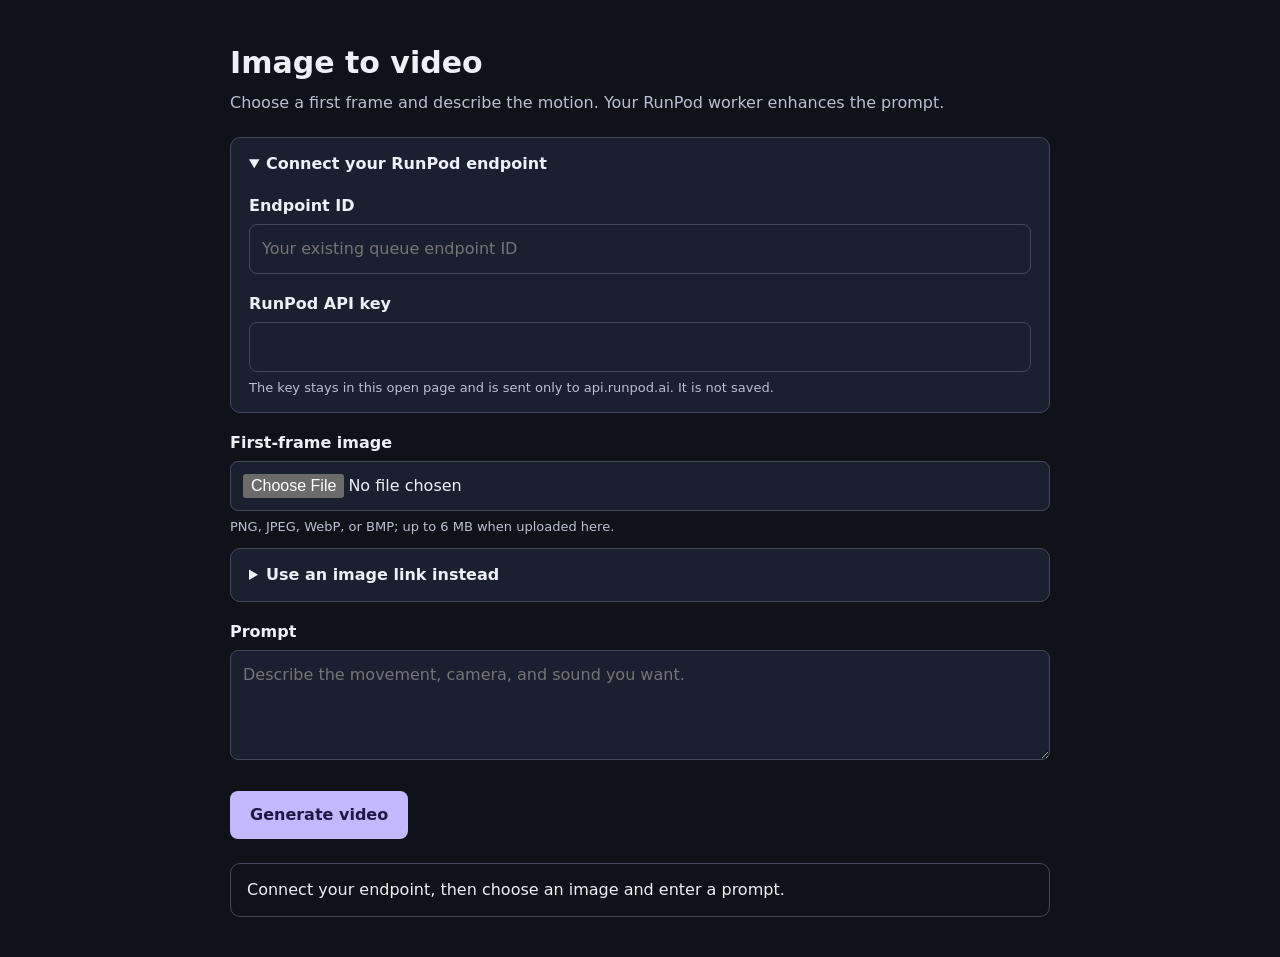
==== client/client.html @ 2d94f513 "Fix tracked RunPod setup, bounded video delivery, and image-prompt client" ====
<!doctype html>
<html lang="en">
<meta charset="utf-8">
<meta name="viewport" content="width=device-width,initial-scale=1">
<meta http-equiv="Content-Security-Policy" content="default-src 'none'; style-src 'unsafe-inline'; script-src 'unsafe-inline'; connect-src https://api.runpod.ai; img-src blob: data:; media-src blob: https:; base-uri 'none'; form-action 'none'">
<title>Image to video · RunPod</title>
<style>
:root{color-scheme:dark;font:16px/1.5 system-ui,sans-serif;background:#101219;color:#eef0f7}
*{box-sizing:border-box}body{max-width:860px;margin:40px auto;padding:0 20px}h1{font-size:30px;margin:0 0 6px}p{color:#b8c0d4;margin:6px 0 22px}
label{display:block;font-weight:600;margin:18px 0 6px}input,textarea,button{font:inherit}input,textarea{width:100%;padding:12px;border:1px solid #42495d;border-radius:8px;background:#1b2030;color:inherit}textarea{resize:vertical;min-height:110px}
details{padding:14px 18px;background:#1b2030;border:1px solid #42495d;border-radius:10px}summary{cursor:pointer;font-weight:600}.hint{font-size:13px;color:#b8c0d4;margin-top:6px}
button,.download{border:0;border-radius:8px;padding:12px 20px;background:#c3b8ff;color:#201747;font-weight:700;cursor:pointer;text-decoration:none;display:inline-block}button.secondary{background:#30384e;color:#eef0f7}button:disabled{opacity:.5;cursor:default}.actions{display:flex;gap:12px;flex-wrap:wrap;margin:24px 0}
#status{white-space:pre-wrap;padding:14px 16px;border:1px solid #42495d;border-radius:10px;min-height:52px}#status.error{border-color:#f89b9b;color:#ffd2d2}#preview{max-height:230px;max-width:100%;border-radius:10px;margin-top:12px}video{width:100%;max-height:480px;margin:20px 0 10px;background:#000;border-radius:10px}[hidden]{display:none!important}small{overflow-wrap:anywhere}a{color:#c3b8ff}input:focus,textarea:focus,button:focus-visible,summary:focus-visible{outline:2px solid #c3b8ff;outline-offset:3px}
</style>
<h1>Image to video</h1>
<p>Choose a first frame and describe the motion. Your RunPod worker enhances the prompt.</p>
<form id="form">
<details id="connection" open>
  <summary>Connect your RunPod endpoint</summary>
  <label for="endpoint">Endpoint ID</label>
  <input id="endpoint" placeholder="Your existing queue endpoint ID" autocomplete="off" required>
  <label for="key">RunPod API key</label>
  <input id="key" type="password" autocomplete="off" required>
  <div class="hint">The key stays in this open page and is sent only to api.runpod.ai. It is not saved.</div>
</details>
<label for="image">First-frame image</label>
<input id="image" type="file" accept="image/png,image/jpeg,image/webp,image/bmp">
<div class="hint">PNG, JPEG, WebP, or BMP; up to 6 MB when uploaded here.</div>
<img id="preview" alt="Your selected first frame" hidden>
<details style="margin-top:12px">
  <summary>Use an image link instead</summary>
  <label for="imageUrl">Direct HTTPS image link</label>
  <input id="imageUrl" type="url" placeholder="https://…/image.jpg">
  <div class="hint">Use either a file or a direct link. The link must be accessible to your worker.</div>
</details>
<label for="prompt">Prompt</label>
<textarea id="prompt" maxlength="10000" placeholder="Describe the movement, camera, and sound you want." required></textarea>
<div class="actions">
  <button id="generate" type="submit">Generate video</button>
  <button id="resume" class="secondary" type="button" hidden>Check saved job</button>
  <button id="cancel" class="secondary" type="button" hidden>Cancel job</button>
  <button id="forget" class="secondary" type="button" hidden>Clear saved job</button>
</div>
</form>
<div id="status" role="status" aria-live="polite">Connect your endpoint, then choose an image and enter a prompt.</div>
<small id="job"></small>
<div id="results"></div>
<script>
'use strict';
const $ = id => document.getElementById(id);
const savedKey = 'runpod-image-video-job-v1';
let active = null, polling = false, submittingJob = false, previewUrl = null, pollEpoch = 0;
const resultBlobs = [];
function savedJob() { try { return JSON.parse(localStorage.getItem(savedKey)); } catch { return null; } }
function persist(value) { try { value ? localStorage.setItem(savedKey, JSON.stringify(value)) : localStorage.removeItem(savedKey); } catch {} }
function message(text, error=false) { $('status').textContent=text; $('status').className=error?'error':''; }
function controls(busy) {
  $('generate').disabled=busy || Boolean(active);
  $('endpoint').disabled=busy; $('key').disabled=busy;
  $('resume').hidden=busy || !active;
  $('cancel').hidden=!active;
  $('forget').hidden=busy || !active;
}
function connection() {
  let endpoint=$('endpoint').value.trim();
  if(endpoint.startsWith('https://api.runpod.ai/v2/')) endpoint=endpoint.split('/')[4];
  if(!/^[A-Za-z0-9_-]{5,120}$/.test(endpoint)) throw Error('Enter the endpoint ID from your RunPod endpoint page.');
  const key=$('key').value.trim();
  if(!key) throw Error('Enter your RunPod API key in the connection section.');
  return {endpoint,key};
}
async function request(config, path, body) {
  const controller=new AbortController();
  const timeout=setTimeout(()=>controller.abort(),30000);
  try {
    const response=await fetch('https://api.runpod.ai/v2/'+encodeURIComponent(config.endpoint)+path,{
      method:body===undefined?'GET':'POST',
      headers:{'Authorization':'Bearer '+config.key,'Content-Type':'application/json'},
      ...(body===undefined?{}:{body:JSON.stringify(body)}),signal:controller.signal
    });
    if(!response.ok) {
      const explanations={401:'API key was rejected.',403:'This API key cannot access the endpoint.',404:'Endpoint or job was not found. Completed results expire after 30 minutes.',429:'RunPod is rate limiting requests. Check the saved job again shortly.'};
      throw Error(explanations[response.status] || 'RunPod returned HTTP '+response.status+'.');
    }
    return await response.json();
  } catch(error) {
    if(error.name==='AbortError') throw Error('The connection timed out. A submitted job may still be running.');
    if(error instanceof TypeError) throw Error('The browser could not contact RunPod. Check your connection and browser restrictions. A submitted job may still be running.');
    throw error;
  } finally { clearTimeout(timeout); }
}
function resetResults() {
  for(const url of resultBlobs.splice(0)) URL.revokeObjectURL(url);
  $('results').replaceChildren();
}
function showResult(output) {
  if(output?.error) throw Error(String(output.error));
  if(output?.status!=='success' || !Array.isArray(output.videos) || !output.videos.length)
    throw Error('The worker did not return a video. Check the worker logs and that the repair version is deployed.');
  resetResults();
  for(const item of output.videos) {
    let url;
    if(item.type==='base64' && typeof item.data==='string') {
      const binary=atob(item.data), bytes=new Uint8Array(binary.length);
      for(let i=0;i<binary.length;i++) bytes[i]=binary.charCodeAt(i);
      url=URL.createObjectURL(new Blob([bytes],{type:'video/mp4'}));resultBlobs.push(url);
    } else if(item.type==='url' && typeof item.url==='string' && new URL(item.url).protocol==='https:') url=item.url;
    else throw Error('The worker returned an unsupported video response.');
    const video=document.createElement('video');video.controls=true;video.preload='metadata';video.src=url;
    const link=document.createElement('a');link.href=url;link.className='download';
    link.textContent='Download MP4';link.download=item.filename||'video.mp4';link.rel='noopener noreferrer';
    if(item.type==='url') link.target='_blank';
    $('results').append(video,link);
    if(item.compressed_for_delivery) {
      const note=document.createElement('p');note.className='hint';
      note.textContent='Compressed to fit the API response. Configure output storage on the worker to receive the original encoding.';
      $('results').append(note);
    }
  }
}
function finish() { pollEpoch++;active=null;persist(null);polling=false;controls(false); }
async function poll(config) {
  if(polling) return;
  const epoch=++pollEpoch;
  polling=true;controls(true);
  try {
    while(active && epoch===pollEpoch) {
      const jobId=active.jobId;
      const state=await request(config,'/status/'+encodeURIComponent(jobId));
      if(!active || active.jobId!==jobId || epoch!==pollEpoch) return;
      if(state.status==='COMPLETED') {
        try { showResult(state.output);message('Video ready. Download it to keep a copy.'); }
        catch(error) {message(error.message,true);}
        finally { finish(); }
        return;
      }
      if(['FAILED','CANCELLED','TIMED_OUT'].includes(state.status)) {
        const detail=state.error||state.output?.error||state.status;
        finish();message(String(detail),true);return;
      }
      const stage=state.output?.stage;
      message(stage || (state.status==='IN_QUEUE'?'Queued. RunPod is waiting for a worker.':'Running. Check worker logs for detailed model and generation progress.'));
      await new Promise(resolve=>setTimeout(resolve,5000));
    }
  } catch(error) {if(epoch===pollEpoch)message(error.message+(active?'\nUse “Check saved job” to reconnect without submitting another generation.':''),true);}
  finally {if(epoch===pollEpoch){polling=false;controls(false);}}
}
function fileData(file) {
  return new Promise((resolve,reject)=>{const reader=new FileReader();reader.onload=()=>resolve(reader.result);reader.onerror=()=>reject(Error('Could not read the selected image.'));reader.readAsDataURL(file);});
}
$('image').addEventListener('change',()=>{
  if(previewUrl) URL.revokeObjectURL(previewUrl);
  const file=$('image').files[0];$('preview').hidden=!file;
  if(file) {$('imageUrl').value='';previewUrl=URL.createObjectURL(file);$('preview').src=previewUrl;}
});
$('imageUrl').addEventListener('input',()=>{if($('imageUrl').value.trim()) {$('image').value='';$('preview').hidden=true;}});
$('form').addEventListener('submit',async event=>{
  event.preventDefault();if(active||polling||submittingJob)return;
  submittingJob=true;
  let submitting=false;
  try {
    const config=connection(), file=$('image').files[0], url=$('imageUrl').value.trim();
    const prompt=$('prompt').value.trim();
    if(!prompt) throw Error('Enter a prompt.');
    if(!file&&!url) throw Error('Choose an image or enter a direct HTTPS image link.');
    if(file&&file.size>6000000) throw Error('This image exceeds 6 MB. Use a smaller image or a direct image link.');
    if(url&&new URL(url).protocol!=='https:') throw Error('The image link must use HTTPS.');
    controls(true);resetResults();message('Submitting your request…');
    const image=file?await fileData(file):url;
    submitting=true;
    const queued=await request(config,'/run',{input:{image,prompt},policy:{executionTimeout:7200000,ttl:86400000}});
    if(typeof queued.id!=='string'||!queued.id) throw Error('RunPod did not return a job ID.');
    active={endpoint:config.endpoint,jobId:queued.id};persist(active);
    $('job').textContent='Job: '+queued.id;$('connection').open=false;
    void poll(config);
  } catch(error) {
    message(error.message+(submitting&&!active?'\nBefore submitting again, check RunPod’s Requests tab in case the job was accepted.':''),true);
  } finally {submittingJob=false;if(!polling)controls(false);}
});
$('resume').addEventListener('click',async()=>{
  try {const config=connection();if(config.endpoint!==active?.endpoint)throw Error('Use the endpoint belonging to the saved job.');await poll(config);}
  catch(error){message(error.message,true);}
});
$('cancel').addEventListener('click',async()=>{
  if(!active)return;
  const jobId=active.jobId, epoch=pollEpoch;
  try {const config=connection();if(config.endpoint!==active.endpoint)throw Error('Use the endpoint belonging to the saved job.');
    await request(config,'/cancel/'+encodeURIComponent(jobId),{});
    if(active?.jobId===jobId && epoch===pollEpoch){finish();message('Cancellation requested. Check RunPod if the worker continues running.');}}
  catch(error){if(active?.jobId===jobId && epoch===pollEpoch)message(error.message,true);}
});
$('forget').addEventListener('click',()=>{
  if(confirm('Clear the saved job from this page? This does not cancel a running job or stop its charges.')) {
    finish();$('job').textContent='';message('Saved job cleared. You can submit a new request.');
  }
});
const previous=savedJob();
if(previous&&/^[A-Za-z0-9_-]{5,120}$/.test(previous.endpoint)&&typeof previous.jobId==='string') {
  active=previous;$('endpoint').value=previous.endpoint;$('job').textContent='Saved job: '+previous.jobId;
  message('A previous job is saved. Enter your API key, then check its status.');controls(false);
}
</script>
</html>
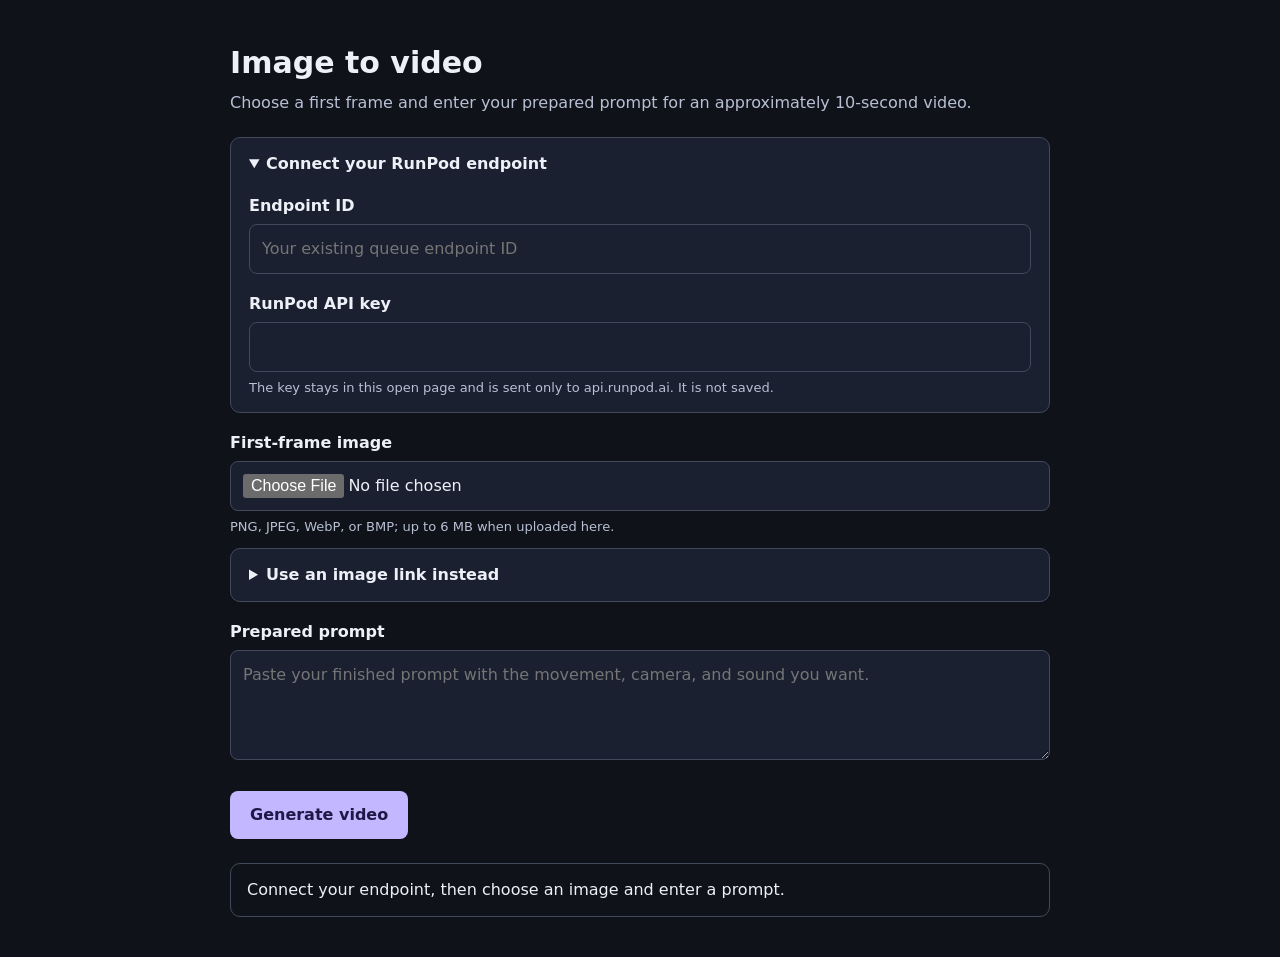
==== commit e616bbf9: "Generate ten-second clips from prepared prompts" ====
--- a/client/client.html
+++ b/client/client.html
@@ -13,7 +13,7 @@
 #status{white-space:pre-wrap;padding:14px 16px;border:1px solid #42495d;border-radius:10px;min-height:52px}#status.error{border-color:#f89b9b;color:#ffd2d2}#preview{max-height:230px;max-width:100%;border-radius:10px;margin-top:12px}video{width:100%;max-height:480px;margin:20px 0 10px;background:#000;border-radius:10px}[hidden]{display:none!important}small{overflow-wrap:anywhere}a{color:#c3b8ff}input:focus,textarea:focus,button:focus-visible,summary:focus-visible{outline:2px solid #c3b8ff;outline-offset:3px}
 </style>
 <h1>Image to video</h1>
-<p>Choose a first frame and describe the motion. Your RunPod worker enhances the prompt.</p>
+<p>Choose a first frame and enter your prepared prompt for an approximately 10-second video.</p>
 <form id="form">
 <details id="connection" open>
   <summary>Connect your RunPod endpoint</summary>
@@ -33,8 +33,8 @@
   <input id="imageUrl" type="url" placeholder="https://…/image.jpg">
   <div class="hint">Use either a file or a direct link. The link must be accessible to your worker.</div>
 </details>
-<label for="prompt">Prompt</label>
-<textarea id="prompt" maxlength="10000" placeholder="Describe the movement, camera, and sound you want." required></textarea>
+<label for="prompt">Prepared prompt</label>
+<textarea id="prompt" maxlength="10000" placeholder="Paste your finished prompt with the movement, camera, and sound you want." required></textarea>
 <div class="actions">
   <button id="generate" type="submit">Generate video</button>
   <button id="resume" class="secondary" type="button" hidden>Check saved job</button>
